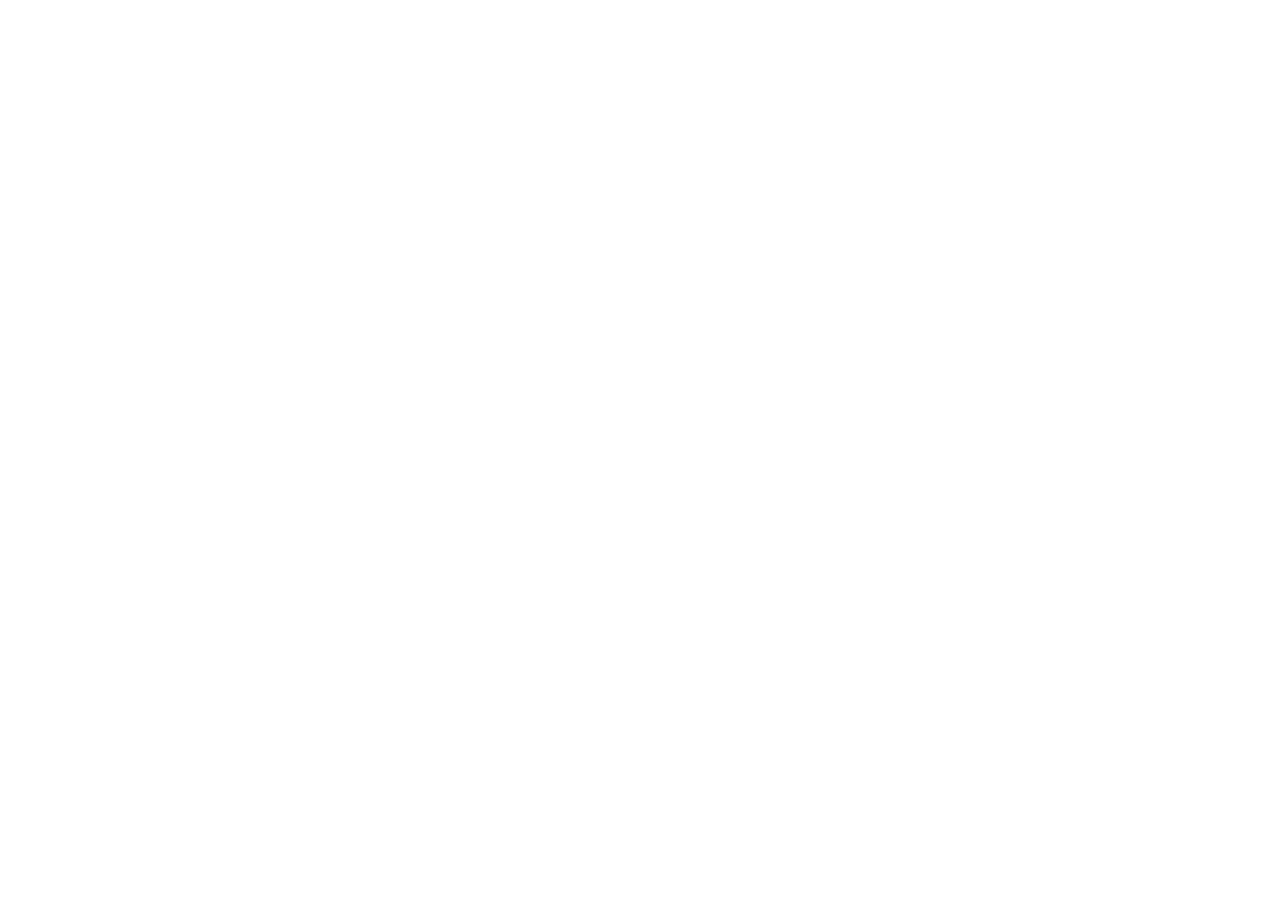
==== admin/index.html @ 456d38c2 "Add admin CMS, product data, refactor catalog Add a Decap/CMS admin interface (admin/index.html) and" ====
<!DOCTYPE html>
<html>
<head>
  <meta charset="utf-8" />
  <meta name="viewport" content="width=device-width, initial-scale=1.0" />
  <title>BilaBilu - Admin</title>
  <style>
    body { margin: 0; font-family: sans-serif; }
    #nc-root { min-height: 100vh; }
  </style>
</head>
<body>
  <script src="https://unpkg.com/decap-cms@^3.0.0/dist/decap-cms.js"></script>
  <script>
    window.CMS_MANUAL_INIT = true;
    window.CMS_CONFIG = {
      backend: {
        name: 'git-gateway',
        branch: 'main' // ou 'master' se seu repositório usar esse nome
      },
      media_folder: 'public/css/Imagens',
      public_folder: 'css/Imagens',
      collections: [
        {
          name: 'products',
          label: 'Produtos',
          folder: 'data',
          create: true,
          slug: '{{id}}',
          fields: [
            { label: 'ID', name: 'id', widget: 'number', required: true, valueType: 'int' },
            { label: 'Título', name: 'title', widget: 'string' },
            { label: 'Descrição', name: 'description', widget: 'text' },
            { label: 'Preço (R$)', name: 'price', widget: 'number', valueType: 'int' },
            { label: 'Imagem', name: 'image', widget: 'image', media_library: { config: { max_file_size: 5000000 } } },
            {
              label: 'Categoria',
              name: 'category',
              widget: 'select',
              options: [
                { label: 'Cantinho da fé', value: 'fe' },
                { label: 'Cantinho do bebê', value: 'bebe' },
                { label: 'Personagens', value: 'personagens' }
              ]
            }
          ]
        }
      ]
    };
    // Inicializa o CMS
    import('https://unpkg.com/decap-cms@^3.0.0/dist/decap-cms.js').then(
      (module) => module.init({ config: window.CMS_CONFIG })
    );
  </script>
  <script src="https://identity.netlify.com/v1/netlify-identity-widget.js"></script>
  <script>
    // Autenticação
    if (window.netlifyIdentity) {
      window.netlifyIdentity.on('init', (user) => {
        if (!user) {
          window.netlifyIdentity.on('login', () => {
            document.location.href = '/admin/';
          });
        }
      });
    }
  </script>
</body>
</html>
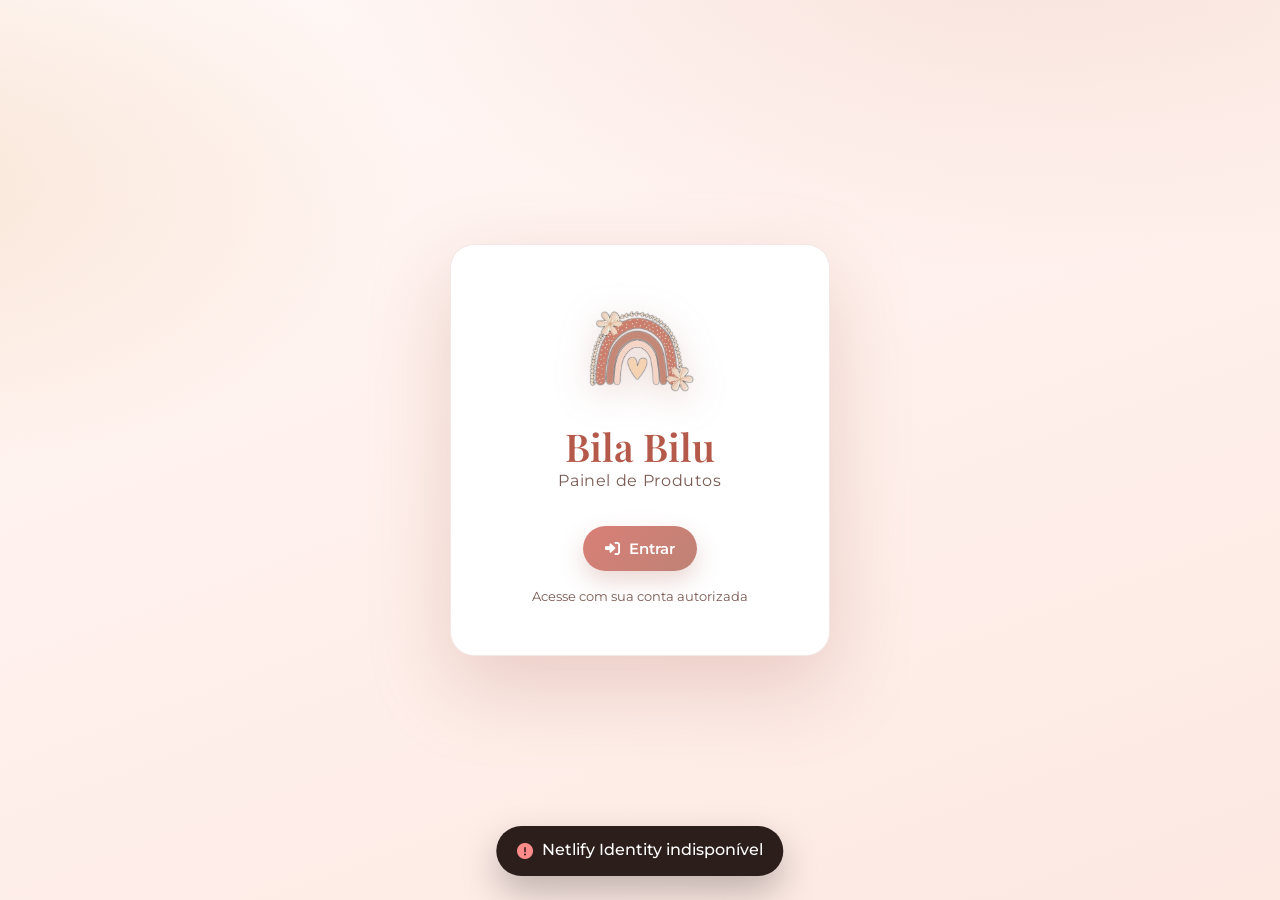
==== commit 79363258: "Add admin panel: UI, styles, and Git integration Introduce a full-featured admin panel for managing " ====
--- a/admin/index.html
+++ b/admin/index.html
@@ -1,69 +1,172 @@
 <!DOCTYPE html>
-<html>
+<html lang="pt-BR">
 <head>
-  <meta charset="utf-8" />
-  <meta name="viewport" content="width=device-width, initial-scale=1.0" />
-  <title>BilaBilu - Admin</title>
-  <style>
-    body { margin: 0; font-family: sans-serif; }
-    #nc-root { min-height: 100vh; }
-  </style>
+    <meta charset="UTF-8">
+    <meta name="viewport" content="width=device-width, initial-scale=1.0">
+    <title>BilaBilu · Painel</title>
+    <link rel="stylesheet" href="https://cdnjs.cloudflare.com/ajax/libs/font-awesome/6.0.0-beta3/css/all.min.css">
+    <link rel="preconnect" href="https://fonts.googleapis.com">
+    <link rel="preconnect" href="https://fonts.gstatic.com" crossorigin>
+    <link href="https://fonts.googleapis.com/css2?family=Playfair+Display:wght@400;600&family=Montserrat:wght@300;500;600&display=swap" rel="stylesheet">
+    <link rel="stylesheet" href="admin.css">
+    <link rel="shortcut icon" href="../css/Imagens/imagem2.png" type="image/x-icon">
 </head>
 <body>
-  <script src="https://unpkg.com/decap-cms@^3.0.0/dist/decap-cms.js"></script>
-  <script>
-    window.CMS_MANUAL_INIT = true;
-    window.CMS_CONFIG = {
-      backend: {
-        name: 'git-gateway',
-        branch: 'main' // ou 'master' se seu repositório usar esse nome
-      },
-      media_folder: 'public/css/Imagens',
-      public_folder: 'css/Imagens',
-      collections: [
-        {
-          name: 'products',
-          label: 'Produtos',
-          folder: 'data',
-          create: true,
-          slug: '{{id}}',
-          fields: [
-            { label: 'ID', name: 'id', widget: 'number', required: true, valueType: 'int' },
-            { label: 'Título', name: 'title', widget: 'string' },
-            { label: 'Descrição', name: 'description', widget: 'text' },
-            { label: 'Preço (R$)', name: 'price', widget: 'number', valueType: 'int' },
-            { label: 'Imagem', name: 'image', widget: 'image', media_library: { config: { max_file_size: 5000000 } } },
-            {
-              label: 'Categoria',
-              name: 'category',
-              widget: 'select',
-              options: [
-                { label: 'Cantinho da fé', value: 'fe' },
-                { label: 'Cantinho do bebê', value: 'bebe' },
-                { label: 'Personagens', value: 'personagens' }
-              ]
-            }
-          ]
-        }
-      ]
-    };
-    // Inicializa o CMS
-    import('https://unpkg.com/decap-cms@^3.0.0/dist/decap-cms.js').then(
-      (module) => module.init({ config: window.CMS_CONFIG })
-    );
-  </script>
-  <script src="https://identity.netlify.com/v1/netlify-identity-widget.js"></script>
-  <script>
-    // Autenticação
-    if (window.netlifyIdentity) {
-      window.netlifyIdentity.on('init', (user) => {
-        if (!user) {
-          window.netlifyIdentity.on('login', () => {
-            document.location.href = '/admin/';
-          });
-        }
-      });
-    }
-  </script>
+
+    <!-- Tela de login -->
+    <section class="login-screen" id="login-screen">
+        <div class="login-card">
+            <img src="../css/Imagens/imagem2.png" alt="BilaBilu" class="login-logo">
+            <h1>Bila Bilu</h1>
+            <p class="login-sub">Painel de Produtos</p>
+            <button class="btn-primary" id="btn-login">
+                <i class="fas fa-sign-in-alt"></i> Entrar
+            </button>
+            <p class="login-help">Acesse com sua conta autorizada</p>
+        </div>
+    </section>
+
+    <!-- Painel principal -->
+    <main class="app" id="app" hidden>
+        <header class="app-header">
+            <div class="app-header-left">
+                <img src="../css/Imagens/imagem2.png" alt="" class="app-logo">
+                <div>
+                    <h1>Bila Bilu</h1>
+                    <span class="app-sub">Painel de Produtos</span>
+                </div>
+            </div>
+            <div class="app-header-right">
+                <a href="../index.html" class="btn-ghost" target="_blank" title="Ver loja">
+                    <i class="fas fa-store"></i><span>Ver loja</span>
+                </a>
+                <button class="btn-ghost" id="btn-logout" title="Sair">
+                    <i class="fas fa-sign-out-alt"></i><span>Sair</span>
+                </button>
+            </div>
+        </header>
+
+        <section class="toolbar">
+            <div class="toolbar-search">
+                <i class="fas fa-search"></i>
+                <input type="text" id="search-input" placeholder="Buscar produto pelo nome...">
+            </div>
+            <div class="toolbar-filters" id="category-filters">
+                <button class="chip active" data-cat="all"><i class="fas fa-th"></i> Todos</button>
+                <button class="chip" data-cat="fe"><i class="fas fa-praying-hands"></i> Cantinho da fé</button>
+                <button class="chip" data-cat="bebe"><i class="fas fa-baby"></i> Cantinho do bebê</button>
+                <button class="chip" data-cat="personagens"><i class="fas fa-puzzle-piece"></i> Personagens</button>
+            </div>
+            <button class="btn-primary btn-add" id="btn-new">
+                <i class="fas fa-plus"></i> Novo produto
+            </button>
+        </section>
+
+        <section class="grid" id="products-grid">
+            <!-- cards injetados via JS -->
+        </section>
+
+        <div class="empty-state" id="empty-state" hidden>
+            <i class="fas fa-inbox"></i>
+            <p>Nenhum produto encontrado.</p>
+        </div>
+    </main>
+
+    <!-- Modal de edição/criação -->
+    <div class="modal" id="edit-modal" hidden>
+        <div class="modal-backdrop" data-close></div>
+        <div class="modal-card">
+            <header class="modal-head">
+                <h2 id="modal-title">Novo produto</h2>
+                <button class="modal-close" data-close aria-label="Fechar">
+                    <i class="fas fa-times"></i>
+                </button>
+            </header>
+
+            <form id="product-form" class="modal-body" autocomplete="off">
+                <input type="hidden" id="f-id">
+
+                <div class="field">
+                    <label for="f-title">Título</label>
+                    <input type="text" id="f-title" required placeholder="Ex.: Nossa Senhora Aparecida - 24cm">
+                </div>
+
+                <div class="field-row">
+                    <div class="field">
+                        <label for="f-price">Preço (R$)</label>
+                        <input type="number" id="f-price" required min="0" step="1" placeholder="0">
+                    </div>
+                    <div class="field">
+                        <label for="f-category">Categoria</label>
+                        <select id="f-category" required>
+                            <option value="fe">Cantinho da fé</option>
+                            <option value="bebe">Cantinho do bebê</option>
+                            <option value="personagens">Personagens</option>
+                        </select>
+                    </div>
+                </div>
+
+                <div class="field">
+                    <label for="f-description">Descrição</label>
+                    <textarea id="f-description" rows="6" required placeholder="Descreva o produto..."></textarea>
+                </div>
+
+                <div class="field">
+                    <label>Imagem</label>
+                    <div class="image-uploader" id="image-uploader">
+                        <input type="file" id="f-image-file" accept="image/*" hidden>
+                        <div class="image-preview" id="image-preview">
+                            <i class="fas fa-image"></i>
+                            <span>Clique para escolher uma imagem</span>
+                        </div>
+                        <input type="hidden" id="f-image">
+                    </div>
+                    <small class="hint">Tamanho máximo: 5 MB. Formatos: JPG, PNG, WEBP.</small>
+                </div>
+            </form>
+
+            <footer class="modal-foot">
+                <button class="btn-ghost" data-close>Cancelar</button>
+                <button class="btn-primary" id="btn-save">
+                    <i class="fas fa-check"></i> Salvar
+                </button>
+            </footer>
+        </div>
+    </div>
+
+    <!-- Modal de confirmação de exclusão -->
+    <div class="modal" id="confirm-modal" hidden>
+        <div class="modal-backdrop" data-close-confirm></div>
+        <div class="modal-card modal-card-sm">
+            <header class="modal-head">
+                <h2><i class="fas fa-triangle-exclamation"></i> Excluir produto?</h2>
+            </header>
+            <div class="modal-body">
+                <p id="confirm-text">Tem certeza que deseja excluir este produto?</p>
+            </div>
+            <footer class="modal-foot">
+                <button class="btn-ghost" data-close-confirm>Cancelar</button>
+                <button class="btn-danger" id="btn-confirm-delete">
+                    <i class="fas fa-trash-alt"></i> Excluir
+                </button>
+            </footer>
+        </div>
+    </div>
+
+    <!-- Loader global -->
+    <div class="overlay-loader" id="overlay-loader" hidden>
+        <div class="spinner"></div>
+        <span id="overlay-msg">Carregando...</span>
+    </div>
+
+    <!-- Toast -->
+    <div class="toast" id="toast">
+        <i class="fas fa-check-circle"></i>
+        <span id="toast-msg">Salvo!</span>
+    </div>
+
+    <!-- Netlify Identity -->
+    <script src="https://identity.netlify.com/v1/netlify-identity-widget.js"></script>
+    <script src="admin.js"></script>
 </body>
-</html>+</html>
--- a/admin/admin.css
+++ b/admin/admin.css
@@ -0,0 +1,474 @@
+/* ===== Paleta BilaBilu ===== */
+:root {
+    --fundo: #F2F2F2;
+    --pastel-1: #F2D1B3;
+    --pastel-2: #F2D1C9;
+    --medio: #BF8275;
+    --destaque: #D97F77;
+    --destaque-escuro: #b55a4a;
+    --texto: #2c1e1a;
+    --texto-suave: #7a5a52;
+    --branco: #ffffff;
+    --borda: rgba(191, 130, 117, 0.18);
+    --sombra-clara: rgba(191, 130, 117, 0.18);
+    --sombra-media: rgba(191, 130, 117, 0.32);
+    --sombra-forte: rgba(191, 130, 117, 0.5);
+    --sucesso: #4caf6f;
+    --perigo: #e05a5a;
+}
+
+* { margin: 0; padding: 0; box-sizing: border-box; }
+
+html, body {
+    font-family: 'Montserrat', sans-serif;
+    color: var(--texto);
+    background:
+        radial-gradient(1200px 600px at 80% -10%, rgba(242,209,201,.55), transparent 60%),
+        radial-gradient(900px 500px at -10% 20%, rgba(242,209,179,.45), transparent 60%),
+        linear-gradient(160deg, #fff8f6 0%, #fff2ee 40%, #fde8e2 100%);
+    min-height: 100vh;
+    line-height: 1.55;
+}
+
+h1, h2, h3 { font-family: 'Playfair Display', serif; font-weight: 600; color: var(--destaque-escuro); }
+
+/* ===== LOGIN ===== */
+.login-screen {
+    min-height: 100vh;
+    display: grid;
+    place-items: center;
+    padding: 2rem;
+}
+
+.login-card {
+    background: var(--branco);
+    border-radius: 24px;
+    padding: 3rem 2.5rem;
+    box-shadow: 0 30px 80px var(--sombra-media);
+    text-align: center;
+    max-width: 380px;
+    width: 100%;
+    border: 1px solid var(--borda);
+    animation: pop .5s cubic-bezier(.2,.8,.2,1);
+}
+
+@keyframes pop { from { opacity: 0; transform: translateY(20px) scale(.96); } to { opacity: 1; transform: none; } }
+
+.login-logo {
+    width: 110px;
+    height: 110px;
+    object-fit: contain;
+    margin-bottom: 1rem;
+    filter: drop-shadow(0 8px 18px var(--sombra-media));
+}
+
+.login-card h1 { font-size: 2.4rem; line-height: 1; }
+.login-sub { color: var(--texto-suave); margin: .25rem 0 2rem; letter-spacing: .04em; }
+.login-help { margin-top: 1rem; font-size: .8rem; color: var(--texto-suave); }
+
+/* ===== Botões ===== */
+.btn-primary,
+.btn-ghost,
+.btn-danger {
+    font-family: 'Montserrat', sans-serif;
+    font-weight: 600;
+    font-size: .95rem;
+    border: none;
+    border-radius: 999px;
+    padding: .8rem 1.4rem;
+    cursor: pointer;
+    display: inline-flex;
+    align-items: center;
+    gap: .55rem;
+    transition: transform .18s, box-shadow .18s, background .18s, color .18s;
+    text-decoration: none;
+}
+
+.btn-primary {
+    background: linear-gradient(135deg, var(--destaque), var(--medio));
+    color: #fff;
+    box-shadow: 0 10px 24px var(--sombra-media);
+}
+.btn-primary:hover { transform: translateY(-2px); box-shadow: 0 14px 30px var(--sombra-forte); }
+.btn-primary:active { transform: translateY(0); }
+
+.btn-ghost {
+    background: rgba(255,255,255,.7);
+    color: var(--destaque-escuro);
+    border: 1px solid var(--borda);
+    backdrop-filter: blur(6px);
+}
+.btn-ghost:hover { background: #fff; box-shadow: 0 8px 18px var(--sombra-clara); }
+
+.btn-danger {
+    background: linear-gradient(135deg, #e05a5a, #b53d3d);
+    color: #fff;
+    box-shadow: 0 10px 22px rgba(224,90,90,.35);
+}
+.btn-danger:hover { transform: translateY(-2px); box-shadow: 0 14px 28px rgba(224,90,90,.5); }
+
+/* ===== APP ===== */
+.app {
+    max-width: 1200px;
+    margin: 0 auto;
+    padding: 1.5rem clamp(1rem, 3vw, 2rem) 4rem;
+}
+
+.app-header {
+    display: flex;
+    justify-content: space-between;
+    align-items: center;
+    gap: 1rem;
+    padding: 1.2rem 1.5rem;
+    background: rgba(255,255,255,.75);
+    border: 1px solid var(--borda);
+    border-radius: 22px;
+    backdrop-filter: blur(10px);
+    box-shadow: 0 10px 30px var(--sombra-clara);
+    margin-bottom: 1.4rem;
+}
+
+.app-header-left { display: flex; align-items: center; gap: .9rem; }
+.app-logo { width: 52px; height: 52px; object-fit: contain; filter: drop-shadow(0 4px 10px var(--sombra-media)); }
+.app-header h1 { font-size: 1.5rem; line-height: 1; }
+.app-sub { font-size: .8rem; color: var(--texto-suave); letter-spacing: .05em; text-transform: uppercase; }
+.app-header-right { display: flex; gap: .55rem; flex-wrap: wrap; }
+
+/* ===== Toolbar ===== */
+.toolbar {
+    display: grid;
+    grid-template-columns: minmax(220px, 1fr) auto auto;
+    gap: .9rem;
+    align-items: center;
+    padding: 1rem 1.2rem;
+    background: rgba(255,255,255,.7);
+    border: 1px solid var(--borda);
+    border-radius: 22px;
+    backdrop-filter: blur(10px);
+    box-shadow: 0 8px 24px var(--sombra-clara);
+    margin-bottom: 1.4rem;
+}
+
+.toolbar-search {
+    position: relative;
+    display: flex;
+    align-items: center;
+}
+.toolbar-search i {
+    position: absolute;
+    left: 1rem;
+    color: var(--medio);
+    pointer-events: none;
+}
+.toolbar-search input {
+    width: 100%;
+    border: 1px solid var(--borda);
+    border-radius: 999px;
+    padding: .7rem 1rem .7rem 2.6rem;
+    font-family: inherit;
+    font-size: .95rem;
+    background: #fff;
+    color: var(--texto);
+    transition: border-color .15s, box-shadow .15s;
+}
+.toolbar-search input:focus {
+    outline: none;
+    border-color: var(--destaque);
+    box-shadow: 0 0 0 4px rgba(217,127,119,.15);
+}
+
+.toolbar-filters { display: flex; flex-wrap: wrap; gap: .4rem; }
+
+.chip {
+    border: 1px solid var(--borda);
+    background: #fff;
+    color: var(--texto);
+    border-radius: 999px;
+    padding: .5rem .9rem;
+    font-family: inherit;
+    font-size: .85rem;
+    cursor: pointer;
+    display: inline-flex;
+    align-items: center;
+    gap: .4rem;
+    transition: all .18s;
+}
+.chip:hover { color: var(--destaque-escuro); border-color: var(--destaque); }
+.chip.active {
+    background: linear-gradient(135deg, var(--destaque), var(--medio));
+    color: #fff;
+    border-color: transparent;
+    box-shadow: 0 6px 16px var(--sombra-clara);
+}
+
+.btn-add { white-space: nowrap; }
+
+@media (max-width: 820px) {
+    .toolbar { grid-template-columns: 1fr; }
+    .btn-add { justify-content: center; }
+}
+
+/* ===== Grid de produtos ===== */
+.grid {
+    display: grid;
+    grid-template-columns: repeat(auto-fill, minmax(240px, 1fr));
+    gap: 1.2rem;
+}
+
+.card {
+    background: #fff;
+    border-radius: 20px;
+    overflow: hidden;
+    border: 1px solid var(--borda);
+    box-shadow: 0 10px 24px var(--sombra-clara);
+    display: flex;
+    flex-direction: column;
+    position: relative;
+    transition: transform .25s, box-shadow .25s;
+    animation: fadeUp .35s both;
+}
+.card:hover { transform: translateY(-4px); box-shadow: 0 18px 36px var(--sombra-media); }
+
+@keyframes fadeUp { from { opacity: 0; transform: translateY(14px); } to { opacity: 1; transform: none; } }
+
+.card-img {
+    aspect-ratio: 1 / 1;
+    background: var(--fundo);
+    display: grid;
+    place-items: center;
+    overflow: hidden;
+    position: relative;
+}
+.card-img img { width: 100%; height: 100%; object-fit: cover; }
+.card-img .placeholder { color: var(--medio); font-size: 2.2rem; }
+
+.card-cat {
+    position: absolute;
+    top: .7rem;
+    left: .7rem;
+    background: rgba(255,255,255,.85);
+    color: var(--destaque-escuro);
+    font-size: .72rem;
+    font-weight: 600;
+    text-transform: uppercase;
+    letter-spacing: .05em;
+    padding: .25rem .6rem;
+    border-radius: 999px;
+    backdrop-filter: blur(4px);
+}
+
+.card-body { padding: 1rem 1.1rem 1.1rem; display: flex; flex-direction: column; gap: .5rem; flex: 1; }
+.card-title { font-family: 'Playfair Display', serif; font-size: 1.05rem; color: var(--destaque-escuro); line-height: 1.25; }
+.card-price { font-weight: 600; color: var(--medio); font-size: 1rem; }
+
+.card-actions {
+    margin-top: auto;
+    display: flex;
+    gap: .4rem;
+    padding-top: .6rem;
+    border-top: 1px dashed var(--borda);
+}
+.card-actions button {
+    flex: 1;
+    border: none;
+    background: transparent;
+    color: var(--texto);
+    cursor: pointer;
+    padding: .55rem;
+    border-radius: 12px;
+    font-family: inherit;
+    font-size: .85rem;
+    font-weight: 500;
+    display: inline-flex;
+    align-items: center;
+    justify-content: center;
+    gap: .35rem;
+    transition: background .15s, color .15s;
+}
+.card-actions .act-edit:hover { background: rgba(217,127,119,.12); color: var(--destaque-escuro); }
+.card-actions .act-delete:hover { background: rgba(224,90,90,.12); color: var(--perigo); }
+
+/* ===== Empty state ===== */
+.empty-state {
+    text-align: center;
+    color: var(--texto-suave);
+    padding: 3rem 1rem;
+}
+.empty-state i { font-size: 2.6rem; color: var(--medio); display: block; margin-bottom: .7rem; }
+
+/* ===== Modal ===== */
+.modal {
+    position: fixed; inset: 0;
+    display: grid; place-items: center;
+    z-index: 1000;
+    padding: 1rem;
+}
+.modal[hidden] { display: none; }
+.modal-backdrop {
+    position: absolute; inset: 0;
+    background: rgba(44, 30, 26, .45);
+    backdrop-filter: blur(6px);
+    animation: fade .25s;
+}
+@keyframes fade { from { opacity: 0; } to { opacity: 1; } }
+
+.modal-card {
+    position: relative;
+    background: #fff;
+    border-radius: 24px;
+    width: min(640px, 100%);
+    max-height: 92vh;
+    display: flex;
+    flex-direction: column;
+    box-shadow: 0 30px 80px var(--sombra-forte);
+    overflow: hidden;
+    animation: pop .35s cubic-bezier(.2,.8,.2,1);
+}
+.modal-card-sm { width: min(440px, 100%); }
+
+.modal-head {
+    display: flex;
+    justify-content: space-between;
+    align-items: center;
+    padding: 1.1rem 1.4rem;
+    background: linear-gradient(135deg, #fff5f1, #fde8e2);
+    border-bottom: 1px solid var(--borda);
+}
+.modal-head h2 { font-size: 1.3rem; display: flex; align-items: center; gap: .5rem; }
+.modal-close {
+    border: none; background: transparent; cursor: pointer;
+    color: var(--texto-suave); font-size: 1.2rem;
+    width: 36px; height: 36px; border-radius: 50%;
+    transition: background .15s, color .15s;
+}
+.modal-close:hover { background: rgba(0,0,0,.05); color: var(--perigo); }
+
+.modal-body { padding: 1.3rem 1.4rem; overflow-y: auto; }
+.modal-foot {
+    padding: 1rem 1.4rem;
+    border-top: 1px solid var(--borda);
+    display: flex;
+    justify-content: flex-end;
+    gap: .55rem;
+    background: #fffdfb;
+}
+
+/* ===== Form ===== */
+.field { display: flex; flex-direction: column; gap: .35rem; margin-bottom: 1rem; }
+.field-row { display: grid; grid-template-columns: 1fr 1fr; gap: 1rem; }
+@media (max-width: 520px) { .field-row { grid-template-columns: 1fr; } }
+
+.field label {
+    font-size: .82rem;
+    font-weight: 600;
+    color: var(--medio);
+    letter-spacing: .03em;
+    text-transform: uppercase;
+}
+.field input, .field select, .field textarea {
+    font-family: inherit;
+    font-size: .95rem;
+    color: var(--texto);
+    border: 1px solid var(--borda);
+    border-radius: 14px;
+    padding: .7rem .9rem;
+    background: #fff;
+    transition: border-color .15s, box-shadow .15s;
+    width: 100%;
+    resize: vertical;
+}
+.field input:focus, .field select:focus, .field textarea:focus {
+    outline: none;
+    border-color: var(--destaque);
+    box-shadow: 0 0 0 4px rgba(217,127,119,.15);
+}
+.hint { color: var(--texto-suave); font-size: .78rem; margin-top: .25rem; display: block; }
+
+/* ===== Image uploader ===== */
+.image-uploader { width: 100%; }
+.image-preview {
+    border: 2px dashed var(--borda);
+    border-radius: 14px;
+    padding: 1.5rem;
+    display: grid;
+    place-items: center;
+    gap: .5rem;
+    color: var(--texto-suave);
+    cursor: pointer;
+    min-height: 180px;
+    background: #fffdfb;
+    text-align: center;
+    transition: border-color .18s, background .18s;
+    position: relative;
+    overflow: hidden;
+}
+.image-preview:hover { border-color: var(--destaque); background: #fff5f1; }
+.image-preview i { font-size: 2rem; color: var(--medio); }
+.image-preview img {
+    max-width: 100%;
+    max-height: 240px;
+    border-radius: 10px;
+    object-fit: contain;
+}
+.image-preview .img-change-hint {
+    position: absolute;
+    bottom: .5rem; right: .5rem;
+    background: rgba(255,255,255,.92);
+    padding: .35rem .7rem;
+    border-radius: 999px;
+    font-size: .75rem;
+    color: var(--destaque-escuro);
+    border: 1px solid var(--borda);
+}
+
+/* ===== Loader / Toast ===== */
+.overlay-loader {
+    position: fixed; inset: 0;
+    background: rgba(255, 248, 246, .85);
+    backdrop-filter: blur(4px);
+    display: grid; place-items: center;
+    gap: .8rem;
+    z-index: 2000;
+    flex-direction: column;
+    color: var(--destaque-escuro);
+    font-weight: 500;
+}
+.overlay-loader[hidden] { display: none; }
+.overlay-loader span { display: block; text-align: center; }
+
+.spinner {
+    width: 52px; height: 52px;
+    border: 5px solid var(--pastel-1);
+    border-top-color: var(--destaque);
+    border-radius: 50%;
+    animation: spin 1s cubic-bezier(.4,0,.2,1) infinite;
+    margin: 0 auto .5rem;
+}
+@keyframes spin { to { transform: rotate(360deg); } }
+
+.toast {
+    position: fixed;
+    bottom: 1.5rem;
+    left: 50%;
+    transform: translateX(-50%) translateY(140%);
+    background: var(--texto);
+    color: #fff;
+    padding: .8rem 1.3rem;
+    border-radius: 999px;
+    display: flex;
+    align-items: center;
+    gap: .55rem;
+    font-weight: 500;
+    box-shadow: 0 16px 36px rgba(0,0,0,.25);
+    z-index: 3000;
+    transition: transform .35s cubic-bezier(.2,.8,.2,1);
+    pointer-events: none;
+}
+.toast.show { transform: translateX(-50%) translateY(0); }
+.toast i { color: var(--sucesso); }
+.toast.error i { color: #ff8b8b; }
+
+/* ===== Scrollbar suave ===== */
+.modal-body::-webkit-scrollbar { width: 8px; }
+.modal-body::-webkit-scrollbar-thumb { background: var(--pastel-1); border-radius: 999px; }
+.modal-body::-webkit-scrollbar-track { background: transparent; }
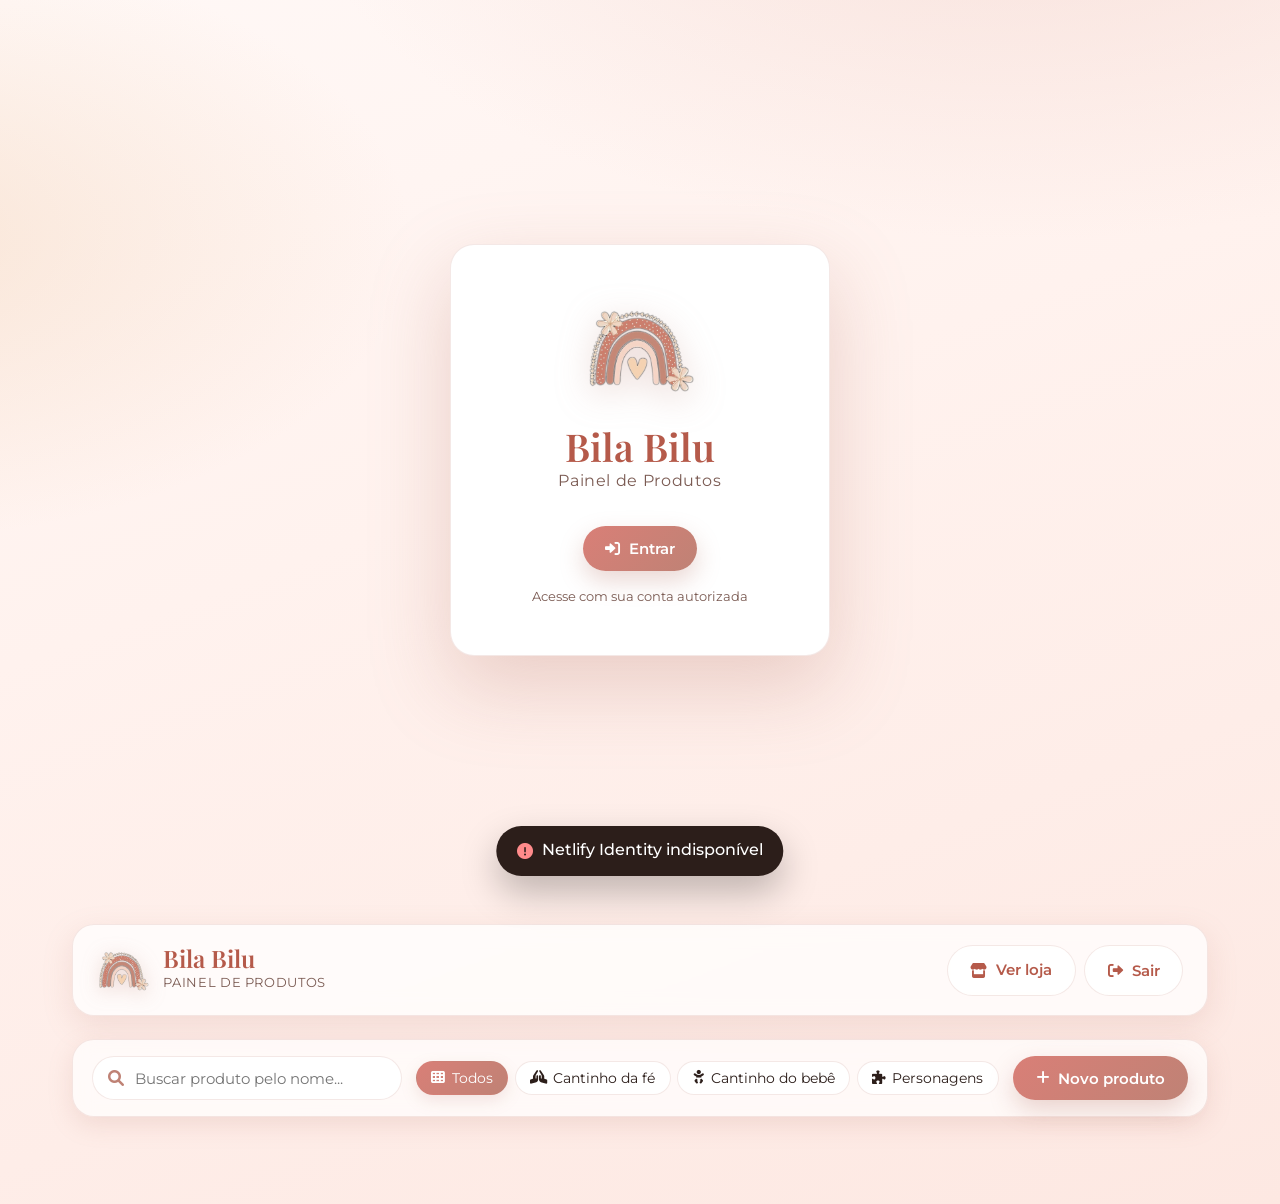
==== commit 4746a78b: "Increase image upload limit to 30 MB Raise the client-side image upload limit from 5 MB to 30 MB. Up" ====
--- a/admin/index.html
+++ b/admin/index.html
@@ -8,7 +8,7 @@
     <link rel="preconnect" href="https://fonts.googleapis.com">
     <link rel="preconnect" href="https://fonts.gstatic.com" crossorigin>
     <link href="https://fonts.googleapis.com/css2?family=Playfair+Display:wght@400;600&family=Montserrat:wght@300;500;600&display=swap" rel="stylesheet">
-    <link rel="stylesheet" href="admin.css">
+    <link rel="stylesheet" href="admin.css?v=3">
     <link rel="shortcut icon" href="../css/Imagens/imagem2.png" type="image/x-icon">
 </head>
 <body>
@@ -27,7 +27,7 @@
     </section>
 
     <!-- Painel principal -->
-    <main class="app" id="app" hidden>
+    <main class="app hide" id="app">
         <header class="app-header">
             <div class="app-header-left">
                 <img src="../css/Imagens/imagem2.png" alt="" class="app-logo">
@@ -121,7 +121,7 @@
                         </div>
                         <input type="hidden" id="f-image">
                     </div>
-                    <small class="hint">Tamanho máximo: 5 MB. Formatos: JPG, PNG, WEBP.</small>
+                    <small class="hint">Tamanho máximo: 30 MB. Formatos: JPG, PNG, WEBP.</small>
                 </div>
             </form>
 
@@ -167,6 +167,6 @@
 
     <!-- Netlify Identity -->
     <script src="https://identity.netlify.com/v1/netlify-identity-widget.js"></script>
-    <script src="admin.js"></script>
+    <script src="admin.js?v=3"></script>
 </body>
 </html>
